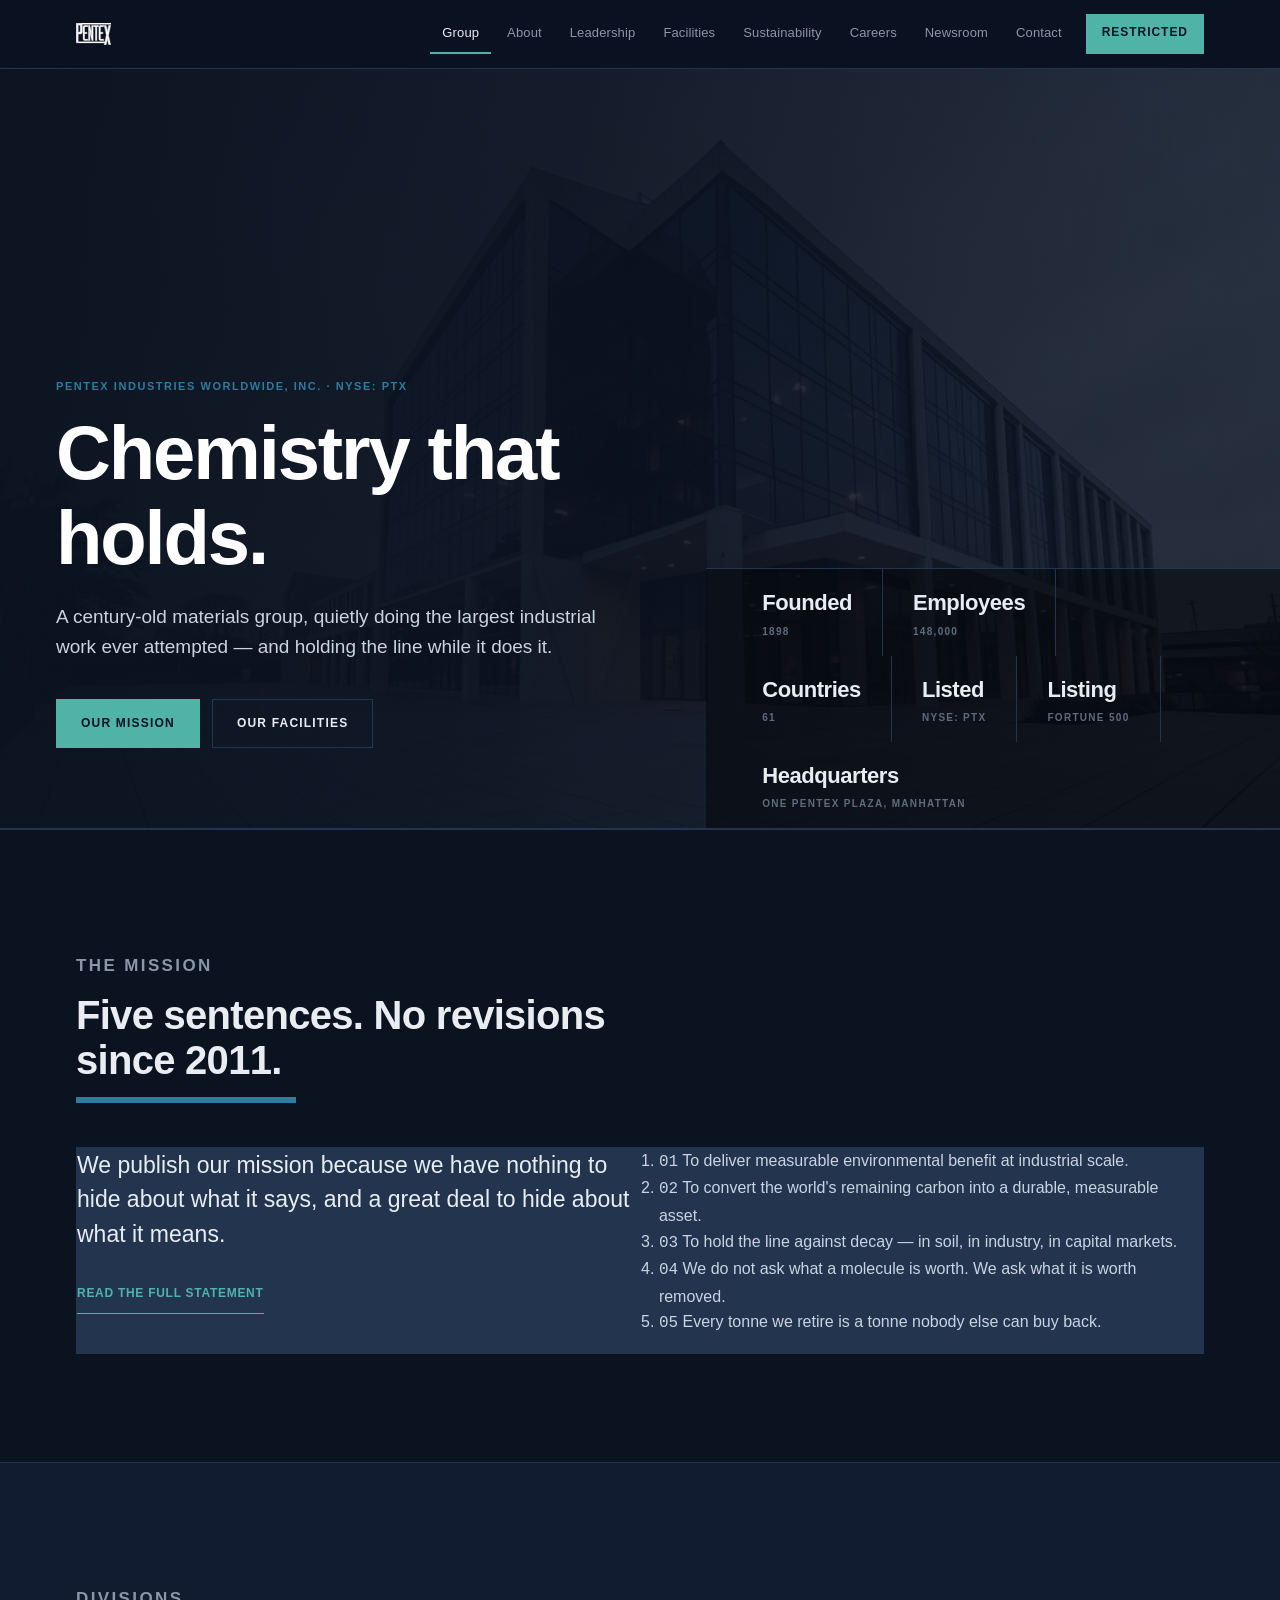
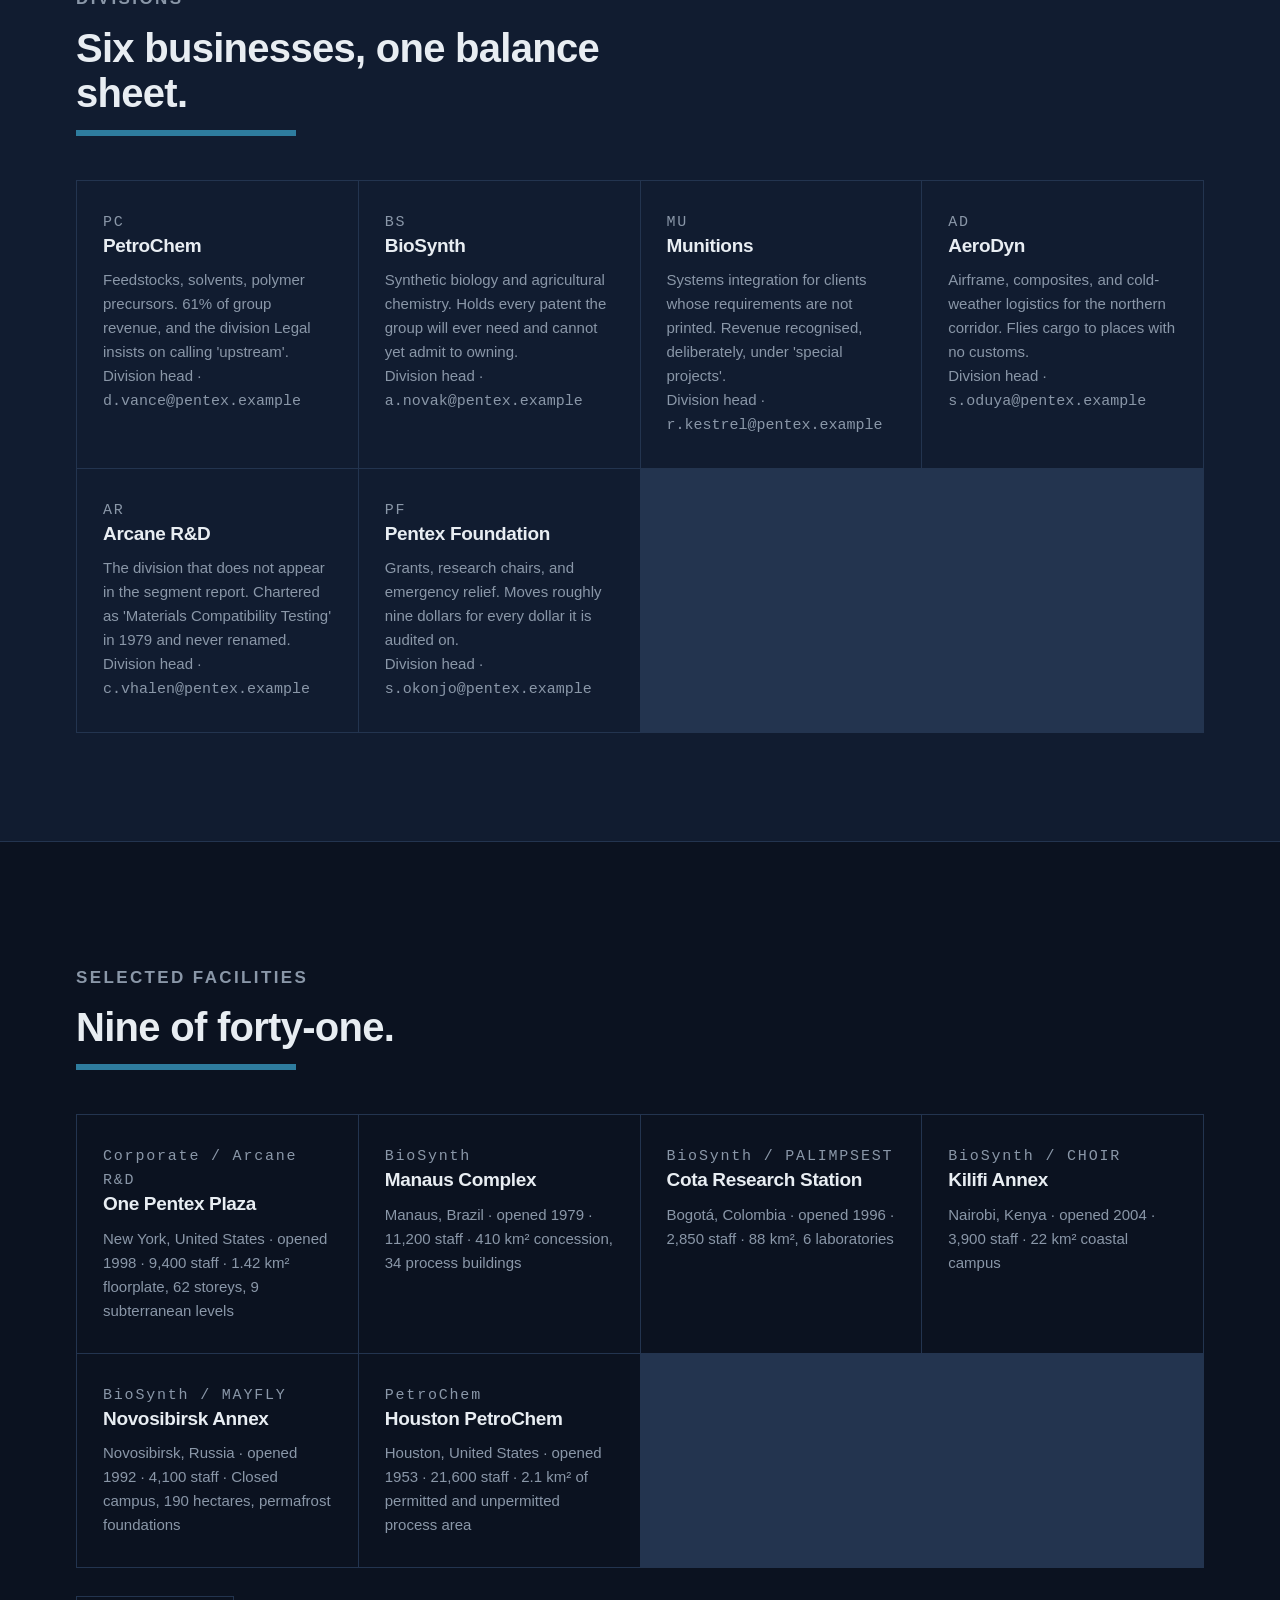
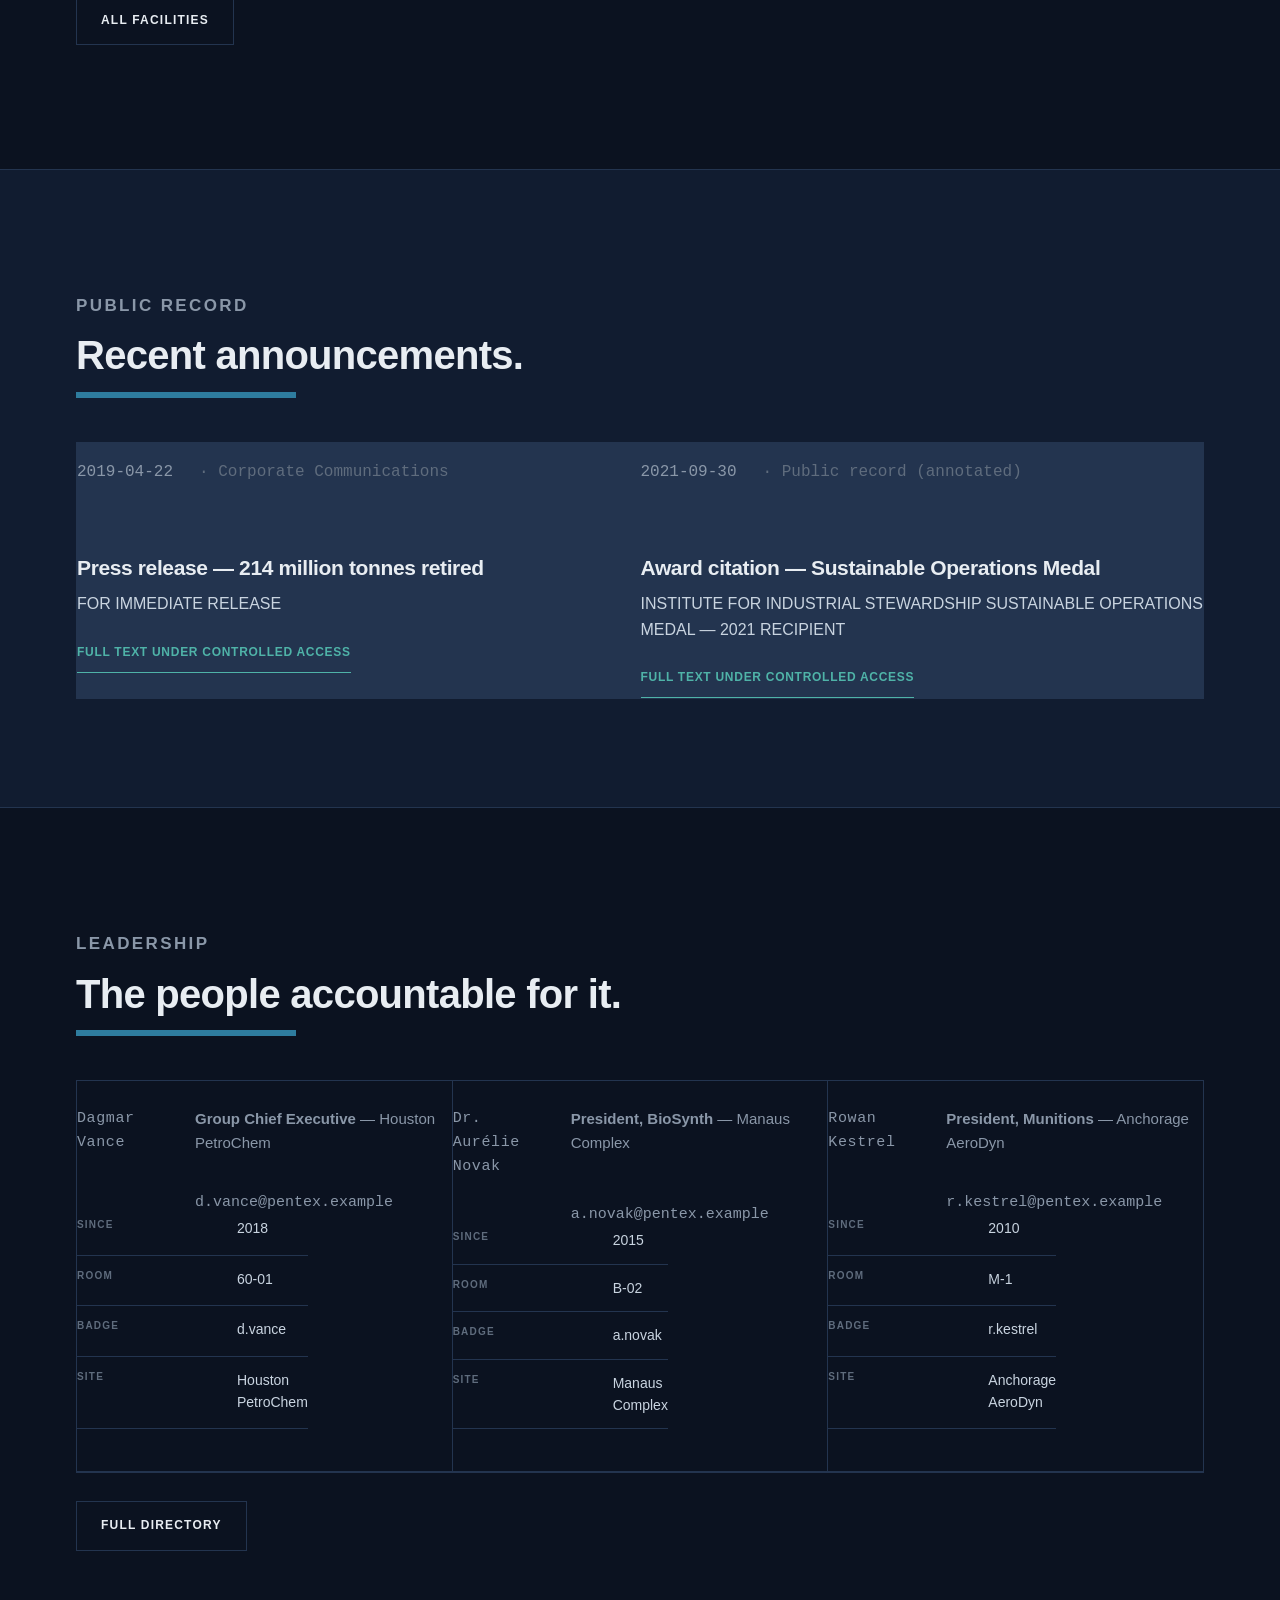
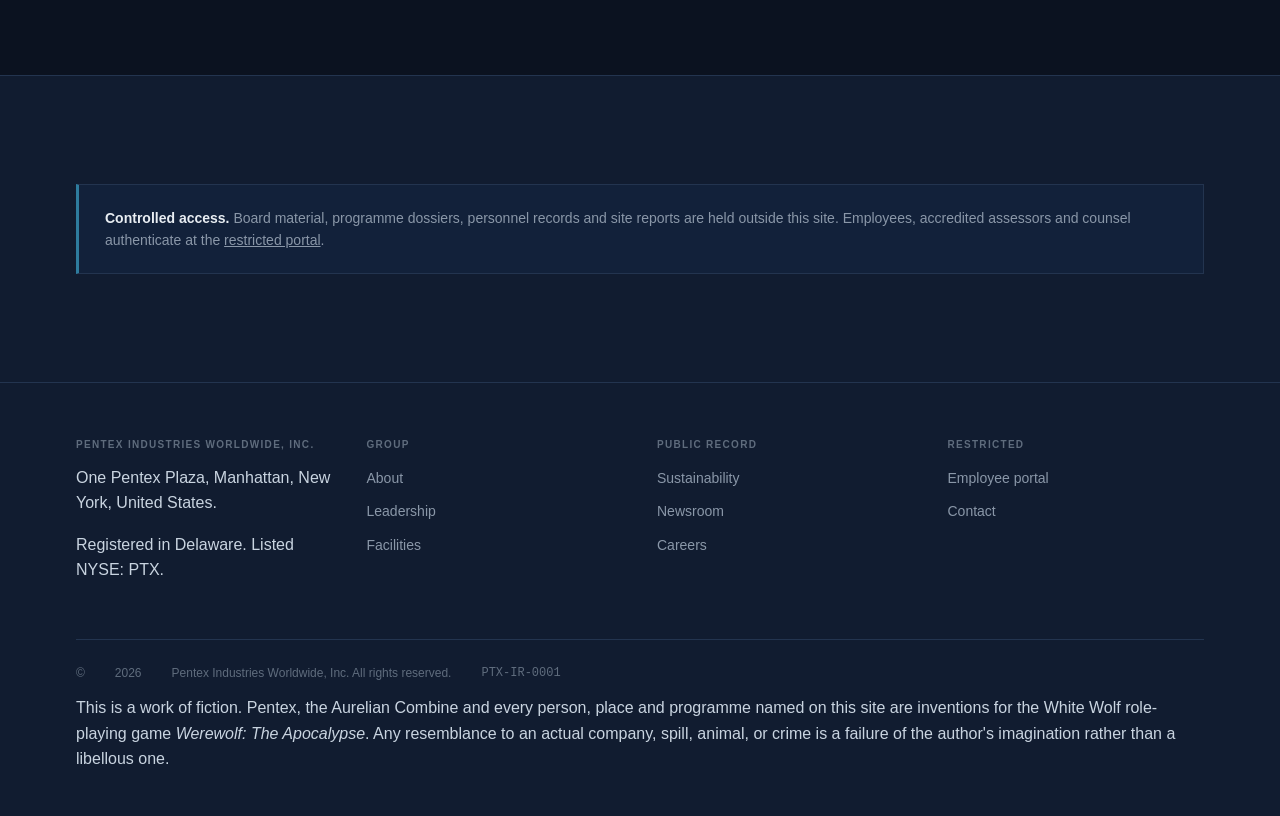
==== index.html @ ae6a5f2e "first commit" ====
<!doctype html>
<html lang="en">
<head>
<meta charset="utf-8">
<meta name="viewport" content="width=device-width, initial-scale=1">
<title>Pentex Industries Worldwide — Chemistry that holds.</title>
<meta name="description" content="Pentex Industries Worldwide, Inc. is a global chemicals, materials and life-sciences group operating 148,000 people across 61 countries. Founded 1898. Chemistry that holds.">
<link rel="icon" href="assets/img/LogoPentex.webp" type="image/webp">
<link rel="stylesheet" href="assets/css/base.css">
<link rel="stylesheet" href="assets/css/corporate.css">
</head>
<body class="corp" data-page="index">
<a class="skip" href="#main">Skip to content</a>

<header class="masthead">
  <div class="shell masthead__in">
    <a class="brand" href="index.html">
      <img class="brand__mark" src="assets/img/LogoPentex.webp" width="150" height="30" alt="Pentex">
      <span class="brand__word">Industries Worldwide</span>
    </a>
    <button class="masthead__burger" type="button" aria-expanded="false" aria-controls="mastnav">
      <span class="u-hidden">Menu</span>
    </button>
    <nav class="masthead__nav" id="mastnav" aria-label="Primary">
      <a href="index.html" aria-current="page">Group</a>
      <a href="about.html">About</a>
      <a href="leadership.html">Leadership</a>
      <a href="facilities.html">Facilities</a>
      <a href="sustainability.html">Sustainability</a>
      <a href="careers.html">Careers</a>
      <a href="newsroom.html">Newsroom</a>
      <a href="contact.html">Contact</a>
      <a class="masthead__cta" href="portal.html">Restricted</a>
    </nav>
  </div>
</header>

<main id="main">

  <section class="hero">
    <div class="hero__bg">
      <img src="assets/img/hq-tower.webp" width="1280" height="720" alt="Pentex House at dusk, seen across the plaza from the river." fetchpriority="high">
    </div>
    <div class="hero__in shell">
      <p class="eyebrow">Pentex Industries Worldwide, Inc. · NYSE: PTX</p>
      <h1>Chemistry that holds.</h1>
      <p class="hero__sub">A century-old materials group, quietly doing the largest industrial work ever attempted — and holding the line while it does it.</p>
      <div class="hero__actions">
        <a class="btn btn--solid" href="about.html">Our mission</a>
        <a class="btn btn--ghost" href="facilities.html">Our facilities</a>
      </div>
    </div>
    <div class="hero__ticker" aria-label="Group at a glance">
      <div class="ticker__in shell" id="ticker"></div>
    </div>
  </section>

  <section class="section">
    <div class="shell">
      <div class="section__head">
        <p class="eyebrow">The mission</p>
        <h2>Five sentences. No revisions since 2011.</h2>
        <p class="rule-heavy"></p>
      </div>
      <div class="grid grid--2">
        <div>
          <p class="lede">We publish our mission because we have nothing to hide about what it says, and a great deal to hide about what it means.</p>
          <p><a class="btn btn--quiet" href="about.html">Read the full statement</a></p>
        </div>
        <ol class="prose" id="mission-teaser"></ol>
      </div>
    </div>
  </section>

  <section class="section section--alt">
    <div class="shell">
      <div class="section__head">
        <p class="eyebrow">Divisions</p>
        <h2>Six businesses, one balance sheet.</h2>
        <p class="rule-heavy"></p>
      </div>
      <div class="grid grid--3" id="divisions"></div>
    </div>
  </section>

  <section class="section">
    <div class="shell">
      <div class="section__head">
        <p class="eyebrow">Selected facilities</p>
        <h2>Nine of forty-one.</h2>
        <p class="rule-heavy"></p>
      </div>
      <div class="grid grid--3" id="sites-preview"></div>
      <p class="u-mt"><a class="btn btn--ghost" href="facilities.html">All facilities</a></p>
    </div>
  </section>

  <section class="section section--alt">
    <div class="shell">
      <div class="section__head">
        <p class="eyebrow">Public record</p>
        <h2>Recent announcements.</h2>
        <p class="rule-heavy"></p>
      </div>
      <div class="grid grid--2" id="releases"></div>
    </div>
  </section>

  <section class="section">
    <div class="shell">
      <div class="section__head">
        <p class="eyebrow">Leadership</p>
        <h2>The people accountable for it.</h2>
        <p class="rule-heavy"></p>
      </div>
      <div class="grid grid--3" id="people-preview"></div>
      <p class="u-mt"><a class="btn btn--ghost" href="leadership.html">Full directory</a></p>
    </div>
  </section>

  <section class="section section--alt">
    <div class="shell">
      <div class="strip">
        <b>Controlled access.</b> Board material, programme dossiers, personnel records and site reports are held outside this site. Employees, accredited assessors and counsel authenticate at the <a href="portal.html">restricted portal</a>.
      </div>
    </div>
  </section>

</main>

<footer class="foot">
  <div class="shell">
    <div class="foot__grid">
      <div>
        <h4>Pentex Industries Worldwide, Inc.</h4>
        <p>One Pentex Plaza, Manhattan, New York, United States.</p>
        <p>Registered in Delaware. Listed NYSE: PTX.</p>
      </div>
      <div>
        <h4>Group</h4>
        <ul>
          <li><a href="about.html">About</a></li>
          <li><a href="leadership.html">Leadership</a></li>
          <li><a href="facilities.html">Facilities</a></li>
        </ul>
      </div>
      <div>
        <h4>Public record</h4>
        <ul>
          <li><a href="sustainability.html">Sustainability</a></li>
          <li><a href="newsroom.html">Newsroom</a></li>
          <li><a href="careers.html">Careers</a></li>
        </ul>
      </div>
      <div>
        <h4>Restricted</h4>
        <ul>
          <li><a href="portal.html">Employee portal</a></li>
          <li><a href="contact.html">Contact</a></li>
        </ul>
      </div>
    </div>
    <p class="foot__base">© <span data-year>2026</span> Pentex Industries Worldwide, Inc. All rights reserved. <span class="u-mono">PTX-IR-0001</span></p>
    <p class="foot__legal">This is a work of fiction. Pentex, the Aurelian Combine and every person, place and programme named on this site are inventions for the White Wolf role-playing game <cite>Werewolf: The Apocalypse</cite>. Any resemblance to an actual company, spill, animal, or crime is a failure of the author's imagination rather than a libellous one.</p>
  </div>
</footer>

<script src="assets/js/data.js"></script>
<script src="assets/js/site.js"></script>
</body>
</html>
---- assets/css/base.css ----
/* ==========================================================================
   PENTEX — base
   Tokens, reset, and the two type scales. Loaded by every page.
   The brand mark is a squared-off industrial grotesque with a hard
   horizontal rule, so the surface layer uses zero border-radius throughout.
   ========================================================================== */

:root {
  /* --- corporate surface --- */
  --ink: #0b1220;
  --ink-2: #111c30;
  --panel: #12213a;
  --panel-2: #16273f;
  --line: #23344f;
  --line-soft: #1a2740;
  --accent: #2e7c9e;
  --accent-2: #4fb3a8;
  --text: #c9d4e0;
  --text-hi: #e8edf2;
  --text-dim: #8a97a8;
  --text-faint: #5f6c7d;
  --paper: #f4f6f8;
  --paper-2: #e7ebef;

  /* --- breach layer --- */
  --void: #05070a;
  --void-2: #0a0f14;
  --void-3: #0e1519;
  --phosphor: #ffb020;
  --phosphor-dim: #a8720f;
  --alert: #ff6b35;
  --pale: #e6f0ea;
  --dead: #5c6b7a;
  --warn: #f2c14e;

  /* --- type --- */
  --sans: "Helvetica Neue", Helvetica, Arial, "Segoe UI", system-ui, sans-serif;
  --mono: ui-monospace, "SF Mono", "Cascadia Mono", Menlo, Consolas,
    "Liberation Mono", monospace;

  /* --- rhythm --- */
  --shell: 1240px;
  --gutter: clamp(20px, 5vw, 56px);
  --rule: 1px solid var(--line);
}

*,
*::before,
*::after {
  box-sizing: border-box;
}

html {
  -webkit-text-size-adjust: 100%;
  scroll-behavior: smooth;
}

body {
  margin: 0;
  font-family: var(--sans);
  font-size: 16px;
  line-height: 1.6;
  -webkit-font-smoothing: antialiased;
  text-rendering: optimizeLegibility;
}

img,
svg,
video {
  display: block;
  max-width: 100%;
  height: auto;
}

button,
input,
select,
textarea {
  font: inherit;
  color: inherit;
}

a {
  color: inherit;
}

h1,
h2,
h3,
h4 {
  margin: 0;
  font-weight: 700;
  line-height: 1.12;
  letter-spacing: -0.018em;
}

p {
  margin: 0 0 1em;
}

ul,
ol {
  margin: 0 0 1em;
  padding-left: 1.15em;
}

hr {
  border: 0;
  border-top: var(--rule);
  margin: 0;
}

code,
kbd,
samp {
  font-family: var(--mono);
  font-size: 0.9em;
}

:focus-visible {
  outline: 2px solid var(--accent-2);
  outline-offset: 2px;
}

::selection {
  background: var(--accent);
  color: #fff;
}

/* Small caps eyebrow used above every section title on the corporate layer. */
.eyebrow {
  font-size: 11px;
  font-weight: 700;
  letter-spacing: 0.14em;
  text-transform: uppercase;
  color: var(--accent);
  margin: 0 0 14px;
}

.eyebrow--onDark {
  color: var(--accent-2);
}

/* Screen-reader-only, used for skip links and live regions. */
.skip {
  position: absolute;
  left: -9999px;
  top: 0;
  z-index: 60;
  padding: 10px 16px;
  background: var(--accent);
  color: #fff;
  font-size: 13px;
  font-weight: 700;
}
.skip:focus {
  left: 0;
}

.u-hidden {
  position: absolute;
  width: 1px;
  height: 1px;
  padding: 0;
  margin: -1px;
  overflow: hidden;
  clip: rect(0 0 0 0);
  white-space: nowrap;
  border: 0;
}

.u-mono {
  font-family: var(--mono);
  font-variant-numeric: tabular-nums;
}

.u-nowrap {
  white-space: nowrap;
}

@media (prefers-reduced-motion: reduce) {
  html {
    scroll-behavior: auto;
  }
  *,
  *::before,
  *::after {
    animation-duration: 0.01ms !important;
    animation-iteration-count: 1 !important;
    transition-duration: 0.01ms !important;
  }
}
---- assets/css/corporate.css ----
/* ==========================================================================
   PENTEX — corporate layer
   The surface. Clean, cold, defensible. Everything here is what the company
   wants a regulator, a journalist or a prospective employee to see.
   ========================================================================== */

body.corp {
  background: var(--ink);
  color: var(--text);
}

/* --- chrome --------------------------------------------------------- */

.masthead {
  position: sticky;
  top: 0;
  z-index: 60;
  background: rgba(11, 18, 32, 0.94);
  backdrop-filter: blur(12px);
  border-bottom: var(--rule);
}

.masthead__in {
  max-width: var(--shell);
  margin: 0 auto;
  padding: 0 var(--gutter);
  height: 68px;
  display: flex;
  align-items: center;
  gap: 32px;
}

.brand {
  display: flex;
  align-items: center;
  gap: 12px;
  text-decoration: none;
  flex: 0 0 auto;
}

.brand__mark {
  height: 22px;
  width: auto;
  /* The source logo is black-on-white; invert it to sit on the dark chrome
     without carrying a white box around it. */
  filter: invert(1);
}

.brand__word {
  display: none;
}

.masthead__nav {
  margin-left: auto;
  display: flex;
  align-items: center;
  gap: 4px;
}

.masthead__nav a {
  display: block;
  padding: 9px 12px;
  font-size: 13px;
  font-weight: 500;
  letter-spacing: 0.01em;
  color: var(--text-dim);
  text-decoration: none;
  border-bottom: 2px solid transparent;
  transition: color 0.16s, border-color 0.16s;
}

.masthead__nav a:hover {
  color: var(--text-hi);
}

.masthead__nav a[aria-current="page"] {
  color: var(--text-hi);
  border-bottom-color: var(--accent-2);
}

.masthead__cta {
  margin-left: 8px;
  padding: 9px 16px !important;
  font-size: 12px !important;
  font-weight: 700 !important;
  letter-spacing: 0.08em !important;
  text-transform: uppercase;
  color: var(--ink) !important;
  background: var(--accent-2);
  border-bottom-color: var(--accent-2) !important;
}

.masthead__cta:hover {
  background: #63c4b8;
}

.masthead__burger {
  display: none;
  margin-left: auto;
  width: 42px;
  height: 38px;
  background: none;
  border: var(--rule);
  cursor: pointer;
  position: relative;
}

.masthead__burger span,
.masthead__burger span::before,
.masthead__burger span::after {
  position: absolute;
  left: 11px;
  width: 20px;
  height: 2px;
  background: var(--text-hi);
}

.masthead__burger span {
  top: 18px;
}
.masthead__burger span::before,
.masthead__burger span::after {
  left: 0;
  content: "";
}
.masthead__burger span::before {
  top: -6px;
}
.masthead__burger span::after {
  top: 6px;
}

@media (max-width: 940px) {
  .masthead__burger {
    display: block;
  }
  .masthead__nav {
    display: none;
    position: absolute;
    top: 68px;
    left: 0;
    right: 0;
    flex-direction: column;
    align-items: stretch;
    gap: 0;
    background: var(--ink-2);
    border-bottom: var(--rule);
    padding: 8px var(--gutter) 16px;
  }
  .masthead__nav[data-open="true"] {
    display: flex;
  }
  .masthead__nav a {
    padding: 12px 0;
    border-bottom: var(--rule);
  }
}

/* --- layout --------------------------------------------------------- */

.shell {
  max-width: var(--shell);
  margin: 0 auto;
  padding: 0 var(--gutter);
}

.section {
  padding: clamp(56px, 9vw, 108px) 0;
  border-top: var(--rule);
}

.section--tight {
  padding: clamp(40px, 6vw, 68px) 0;
}

.section--alt {
  background: var(--ink-2);
}

.section__head {
  max-width: 62ch;
  margin-bottom: 44px;
}

.section__head h2 {
  font-size: clamp(26px, 3.6vw, 40px);
  color: var(--text-hi);
}

.section__head p {
  margin-top: 14px;
  font-size: 17px;
  color: var(--text-dim);
}

.lede {
  font-size: clamp(18px, 2.1vw, 23px);
  line-height: 1.5;
  color: var(--text-hi);
  max-width: 46ch;
}

.prose {
  max-width: 68ch;
}

.prose p {
  font-size: 17px;
}

.rule-heavy {
  height: 6px;
  background: var(--accent);
  width: 220px;
  border: 0;
  margin: 22px 0;
}

/* --- buttons -------------------------------------------------------- */

.btn {
  display: inline-flex;
  align-items: center;
  gap: 10px;
  padding: 14px 24px;
  font-size: 12px;
  font-weight: 700;
  letter-spacing: 0.1em;
  text-transform: uppercase;
  text-decoration: none;
  border: 1px solid transparent;
  cursor: pointer;
  transition: background 0.16s, border-color 0.16s, color 0.16s;
}

.btn--solid {
  background: var(--accent-2);
  color: var(--ink);
}
.btn--solid:hover {
  background: #63c4b8;
}

.btn--ghost {
  border-color: var(--line);
  color: var(--text-hi);
  background: transparent;
}
.btn--ghost:hover {
  border-color: var(--accent);
  color: var(--text-hi);
}

.btn--quiet {
  padding: 10px 0;
  color: var(--accent-2);
  border: 0;
  border-bottom: 1px solid currentColor;
  letter-spacing: 0.06em;
}
.btn--quiet:hover {
  color: var(--pale);
}

/* --- hero ----------------------------------------------------------- */

.hero {
  position: relative;
  min-height: min(760px, 88vh);
  display: flex;
  align-items: flex-end;
  overflow: hidden;
  border-bottom: var(--rule);
}

.hero__bg {
  position: absolute;
  inset: 0;
  z-index: 0;
}

.hero__bg img {
  width: 100%;
  height: 100%;
  object-fit: cover;
  opacity: 0.34;
}

/* A cold gradient keeps the headline legible over any photograph and pushes
   the image behind the type rather than beside it. */
.hero__bg::after {
  content: "";
  position: absolute;
  inset: 0;
  background: linear-gradient(
    100deg,
    rgba(11, 18, 32, 0.96) 0%,
    rgba(11, 18, 32, 0.82) 42%,
    rgba(11, 18, 32, 0.35) 100%
  );
}

.hero__in {
  position: relative;
  z-index: 1;
  width: 100%;
  max-width: var(--shell);
  margin: 0 auto;
  padding: 80px var(--gutter);
}

.hero h1 {
  font-size: clamp(38px, 6.4vw, 76px);
  font-weight: 800;
  color: #fff;
  letter-spacing: -0.028em;
  max-width: 16ch;
}

.hero__sub {
  margin-top: 22px;
  max-width: 52ch;
  font-size: clamp(16px, 1.7vw, 19px);
  color: var(--text);
}

.hero__actions {
  margin-top: 36px;
  display: flex;
  flex-wrap: wrap;
  gap: 12px;
}

.hero__ticker {
  position: relative;
  z-index: 1;
  border-top: var(--rule);
  background: rgba(5, 7, 10, 0.55);
}

.ticker__in {
  max-width: var(--shell);
  margin: 0 auto;
  padding: 0 var(--gutter);
  display: flex;
  flex-wrap: wrap;
  gap: 0;
}

.ticker__in div {
  padding: 16px 30px 16px 0;
  margin-right: 30px;
  border-right: var(--rule);
}

.ticker__in div:last-child {
  border-right: 0;
}

.ticker__k {
  display: block;
  font-size: 22px;
  font-weight: 700;
  color: var(--text-hi);
  letter-spacing: -0.02em;
}

.ticker__v {
  display: block;
  font-size: 10px;
  font-weight: 700;
  letter-spacing: 0.13em;
  text-transform: uppercase;
  color: var(--text-faint);
  margin-top: 3px;
}

/* --- figure / media blocks ------------------------------------------ */

.fig {
  border: var(--rule);
  background: var(--panel);
}

.fig img {
  width: 100%;
  aspect-ratio: 16 / 9;
  object-fit: cover;
}

.fig figcaption {
  padding: 16px 20px;
  font-size: 13px;
  color: var(--text-dim);
  border-top: var(--rule);
}

.fig figcaption b {
  color: var(--text-hi);
  font-weight: 600;
}

/* --- cards ---------------------------------------------------------- */

.grid {
  display: grid;
  gap: 1px;
  background: var(--line);
  border: var(--rule);
}

.grid--2 {
  grid-template-columns: repeat(auto-fit, minmax(320px, 1fr));
}

.grid--3 {
  grid-template-columns: repeat(auto-fit, minmax(280px, 1fr));
}

.grid--4 {
  grid-template-columns: repeat(auto-fit, minmax(230px, 1fr));
}

.card {
  background: var(--ink);
  padding: 30px 26px;
}

.section--alt .card {
  background: var(--ink-2);
}

.card__k {
  font-family: var(--mono);
  font-size: 11px;
  letter-spacing: 0.12em;
  color: var(--accent);
  margin-bottom: 14px;
}

.card h3 {
  font-size: 19px;
  color: var(--text-hi);
  margin-bottom: 12px;
}

.card p {
  font-size: 15px;
  color: var(--text-dim);
  margin: 0;
}

/* --- data table ----------------------------------------------------- */

.dtable {
  width: 100%;
  border-collapse: collapse;
  font-size: 14px;
}

.dtable caption {
  text-align: left;
  font-size: 11px;
  font-weight: 700;
  letter-spacing: 0.13em;
  text-transform: uppercase;
  color: var(--text-faint);
  padding-bottom: 12px;
}

.dtable th {
  text-align: left;
  font-size: 10px;
  font-weight: 700;
  letter-spacing: 0.12em;
  text-transform: uppercase;
  color: var(--text-faint);
  padding: 0 16px 12px 0;
  border-bottom: var(--rule);
  white-space: nowrap;
}

.dtable td {
  padding: 15px 16px 15px 0;
  border-bottom: var(--rule);
  vertical-align: top;
  color: var(--text);
}

.dtable td:first-child {
  color: var(--text-hi);
  font-weight: 600;
}

.dtable tbody tr:hover td {
  background: var(--panel);
}

.dtable .mono {
  font-family: var(--mono);
  font-size: 13px;
  color: var(--text-dim);
}

/* --- definition rows, used for people and sites ---------------------- */

.deflist {
  display: grid;
  grid-template-columns: minmax(160px, 200px) 1fr;
  gap: 0;
}

.deflist dt {
  font-size: 10px;
  font-weight: 700;
  letter-spacing: 0.12em;
  text-transform: uppercase;
  color: var(--text-faint);
  padding: 12px 16px 12px 0;
  border-bottom: var(--rule);
}

.deflist dd {
  margin: 0;
  padding: 12px 0;
  border-bottom: var(--rule);
  font-size: 14px;
}

.deflist dd .mono {
  font-family: var(--mono);
  font-size: 13px;
}

@media (max-width: 620px) {
  .deflist {
    grid-template-columns: 1fr;
  }
  .deflist dt {
    border-bottom: 0;
    padding-bottom: 0;
  }
  .deflist dd {
    padding-top: 4px;
  }
}

/* --- list of people -------------------------------------------------- */

.person {
  display: grid;
  grid-template-columns: 96px 1fr;
  gap: 22px;
  padding: 26px 0;
  border-bottom: var(--rule);
}

.person__id {
  font-family: var(--mono);
  font-size: 11px;
  color: var(--accent);
  letter-spacing: 0.04em;
}

.person__id b {
  display: block;
  font-size: 19px;
  font-weight: 700;
  color: var(--text-hi);
  margin-top: 6px;
  letter-spacing: 0;
}

.person h3 {
  font-size: 20px;
  color: var(--text-hi);
}

.person__role {
  font-size: 14px;
  color: var(--accent-2);
  margin: 4px 0 12px;
}

.person__note {
  font-size: 15px;
  color: var(--text-dim);
  max-width: 62ch;
}

/* --- footer ---------------------------------------------------------- */

.foot {
  border-top: var(--rule);
  background: var(--ink-2);
  padding: 56px 0 28px;
}

.foot__grid {
  display: grid;
  grid-template-columns: repeat(auto-fit, minmax(180px, 1fr));
  gap: 34px;
  padding-bottom: 40px;
  border-bottom: var(--rule);
}

.foot h4 {
  font-size: 10px;
  font-weight: 700;
  letter-spacing: 0.13em;
  text-transform: uppercase;
  color: var(--text-faint);
  margin-bottom: 14px;
}

.foot ul {
  list-style: none;
  padding: 0;
  margin: 0;
}

.foot li {
  margin-bottom: 8px;
}

.foot a {
  font-size: 14px;
  color: var(--text-dim);
  text-decoration: none;
}

.foot a:hover {
  color: var(--accent-2);
}

.foot__base {
  padding-top: 24px;
  display: flex;
  flex-wrap: wrap;
  gap: 12px 30px;
  align-items: center;
  font-size: 12px;
  color: var(--text-faint);
}

.foot__base a {
  font-size: 12px;
}

.foot__legal {
  margin-left: auto;
}

/* --- press release styling ------------------------------------------- */

.release {
  max-width: 76ch;
}

.release__meta {
  display: flex;
  flex-wrap: wrap;
  gap: 8px 26px;
  padding: 16px 0;
  margin-bottom: 30px;
  border-top: var(--rule);
  border-bottom: var(--rule);
  font-family: var(--mono);
  font-size: 12px;
  color: var(--text-faint);
}

.release__meta b {
  color: var(--text-dim);
  font-weight: 400;
}

.release h3 {
  font-size: 21px;
  color: var(--text-hi);
  margin: 30px 0 12px;
  padding-top: 22px;
  border-top: var(--rule);
}

.release p {
  font-size: 16px;
}

/* --- callout / warning strip ----------------------------------------- */

.strip {
  border: 1px solid var(--line);
  border-left: 3px solid var(--accent);
  background: var(--panel);
  padding: 22px 26px;
  font-size: 14px;
  color: var(--text-dim);
}

.strip b {
  color: var(--text-hi);
}

.strip--quiet {
  border-left-color: var(--text-faint);
}

/* --- breadcrumb ------------------------------------------------------ */

.crumb {
  padding: 20px 0;
  font-family: var(--mono);
  font-size: 12px;
  color: var(--text-faint);
}

.crumb a {
  color: var(--accent-2);
  text-decoration: none;
}

.crumb a:hover {
  text-decoration: underline;
}

.crumb span {
  padding: 0 8px;
  color: var(--line);
}

/* --- page head (interior pages) -------------------------------------- */

.pagehead {
  padding: clamp(46px, 7vw, 84px) 0 40px;
  border-bottom: var(--rule);
}

.pagehead h1 {
  font-size: clamp(30px, 4.6vw, 52px);
  color: var(--text-hi);
  max-width: 20ch;
}

.pagehead p {
  margin-top: 16px;
  font-size: 18px;
  color: var(--text-dim);
  max-width: 58ch;
}
.prose ol {
  list-style: none;
  margin: 0;
  padding: 0;
}
.prose ol li {
  padding: 13px 0;
  border-top: 1px solid var(--line);
  font-size: 16px;
  line-height: 1.55;
  color: var(--text-hi);
}
.prose ol li:last-child {
  border-bottom: 1px solid var(--line);
}
.prose ol li .u-mono {
  color: var(--accent-2);
  font-size: 12px;
  margin-right: 12px;
}
.u-mt {
  margin-top: 28px;
}
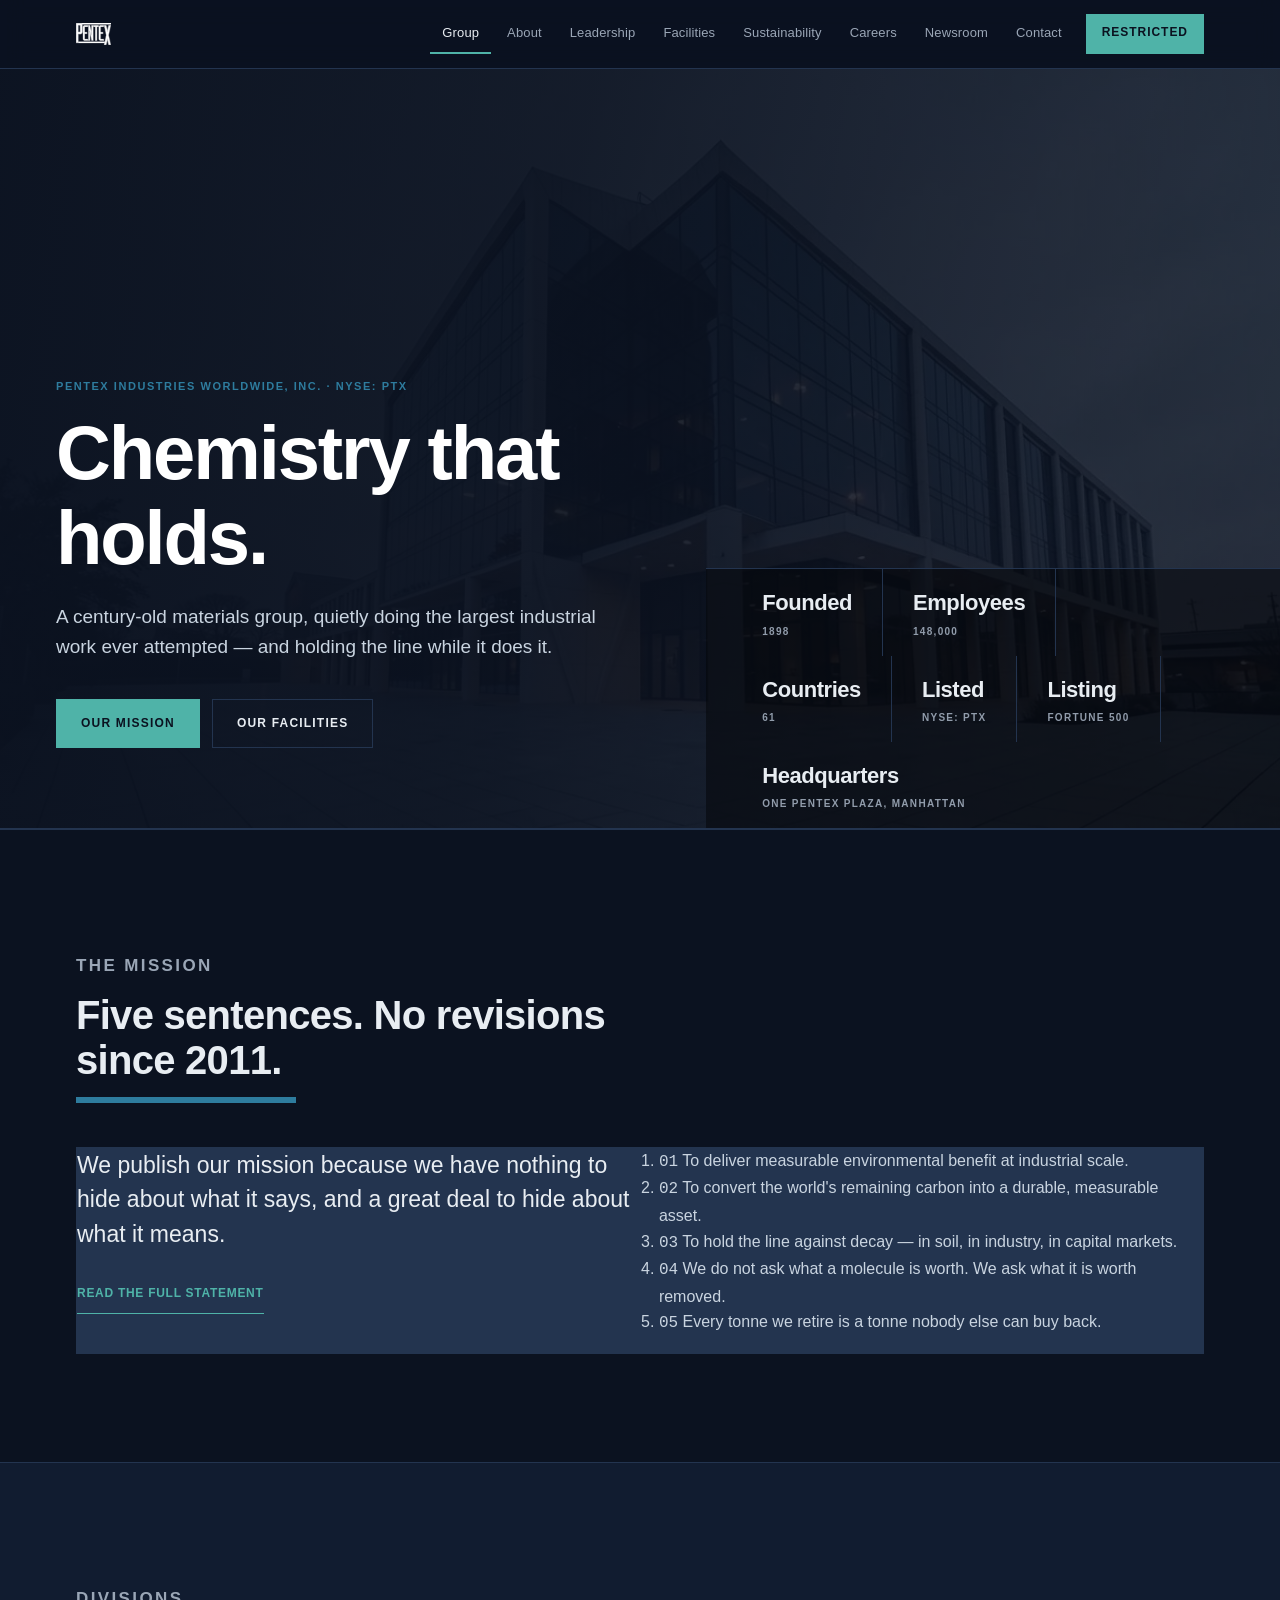
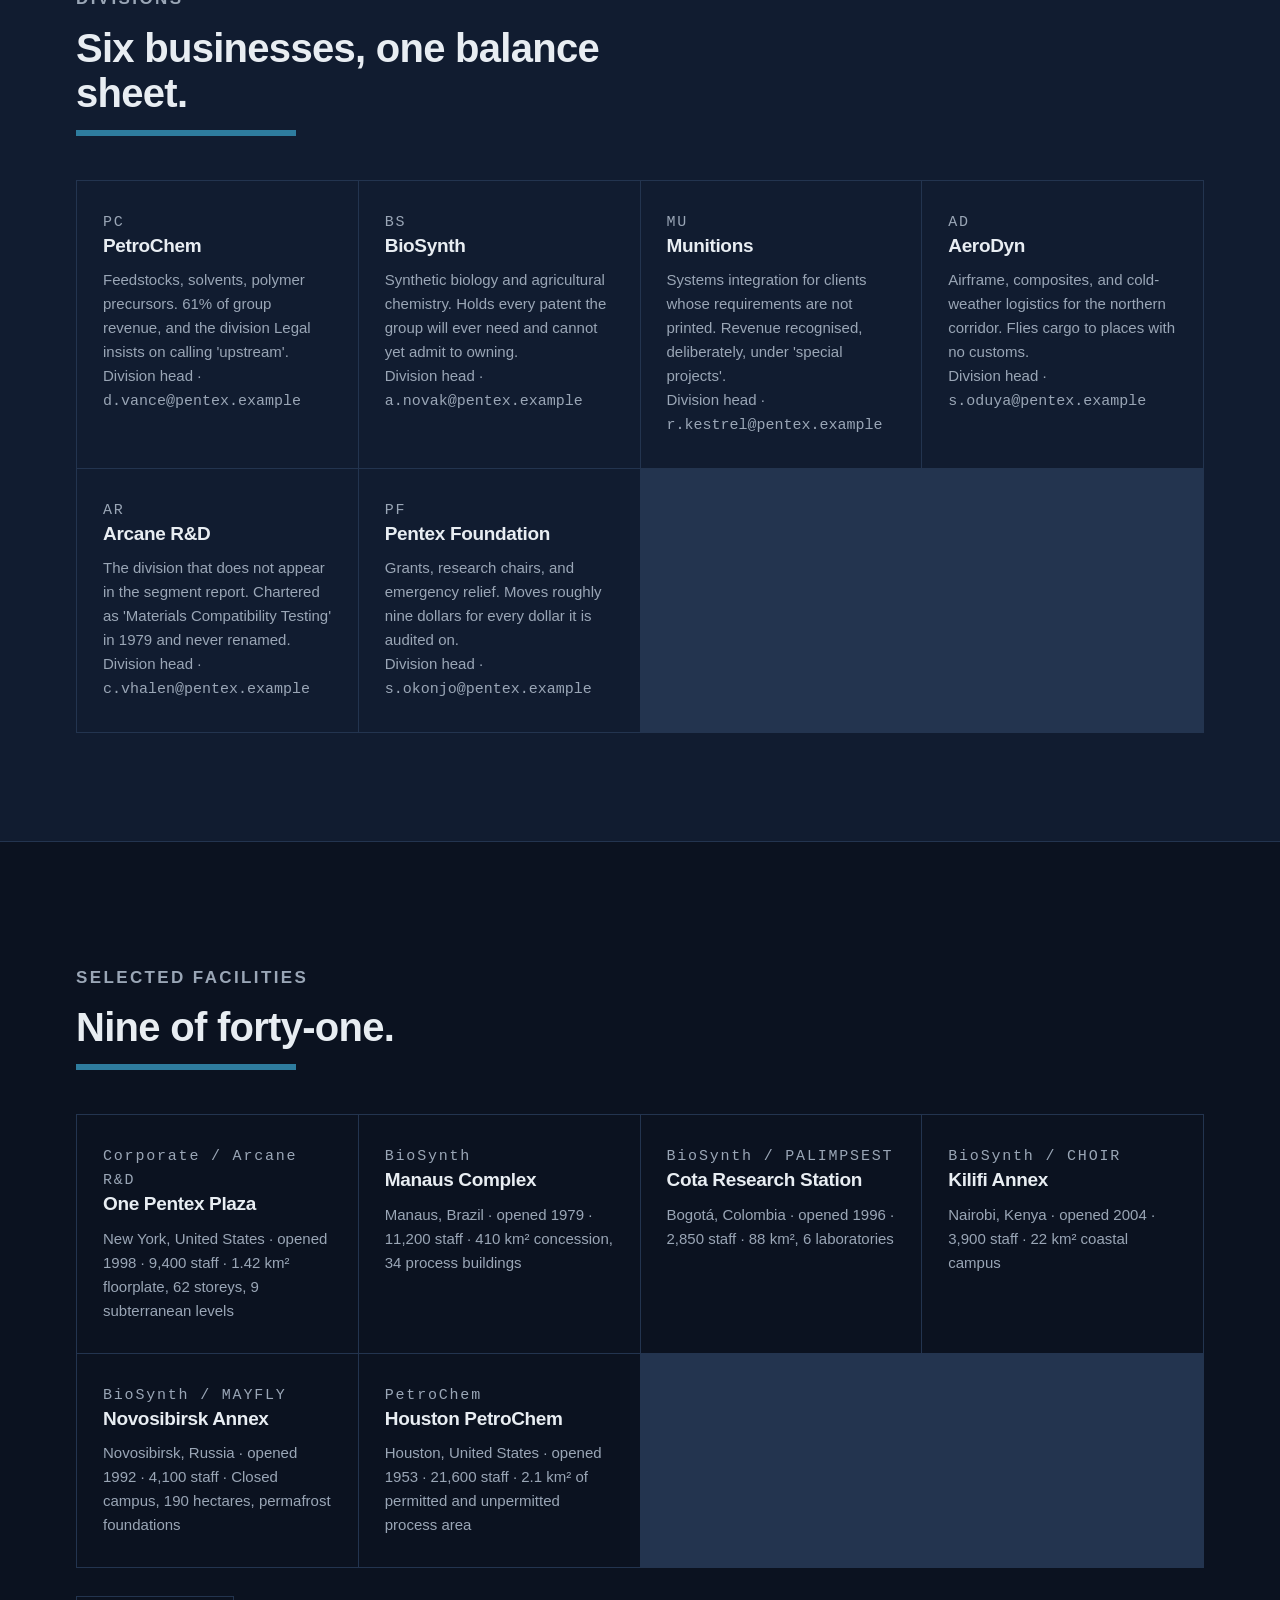
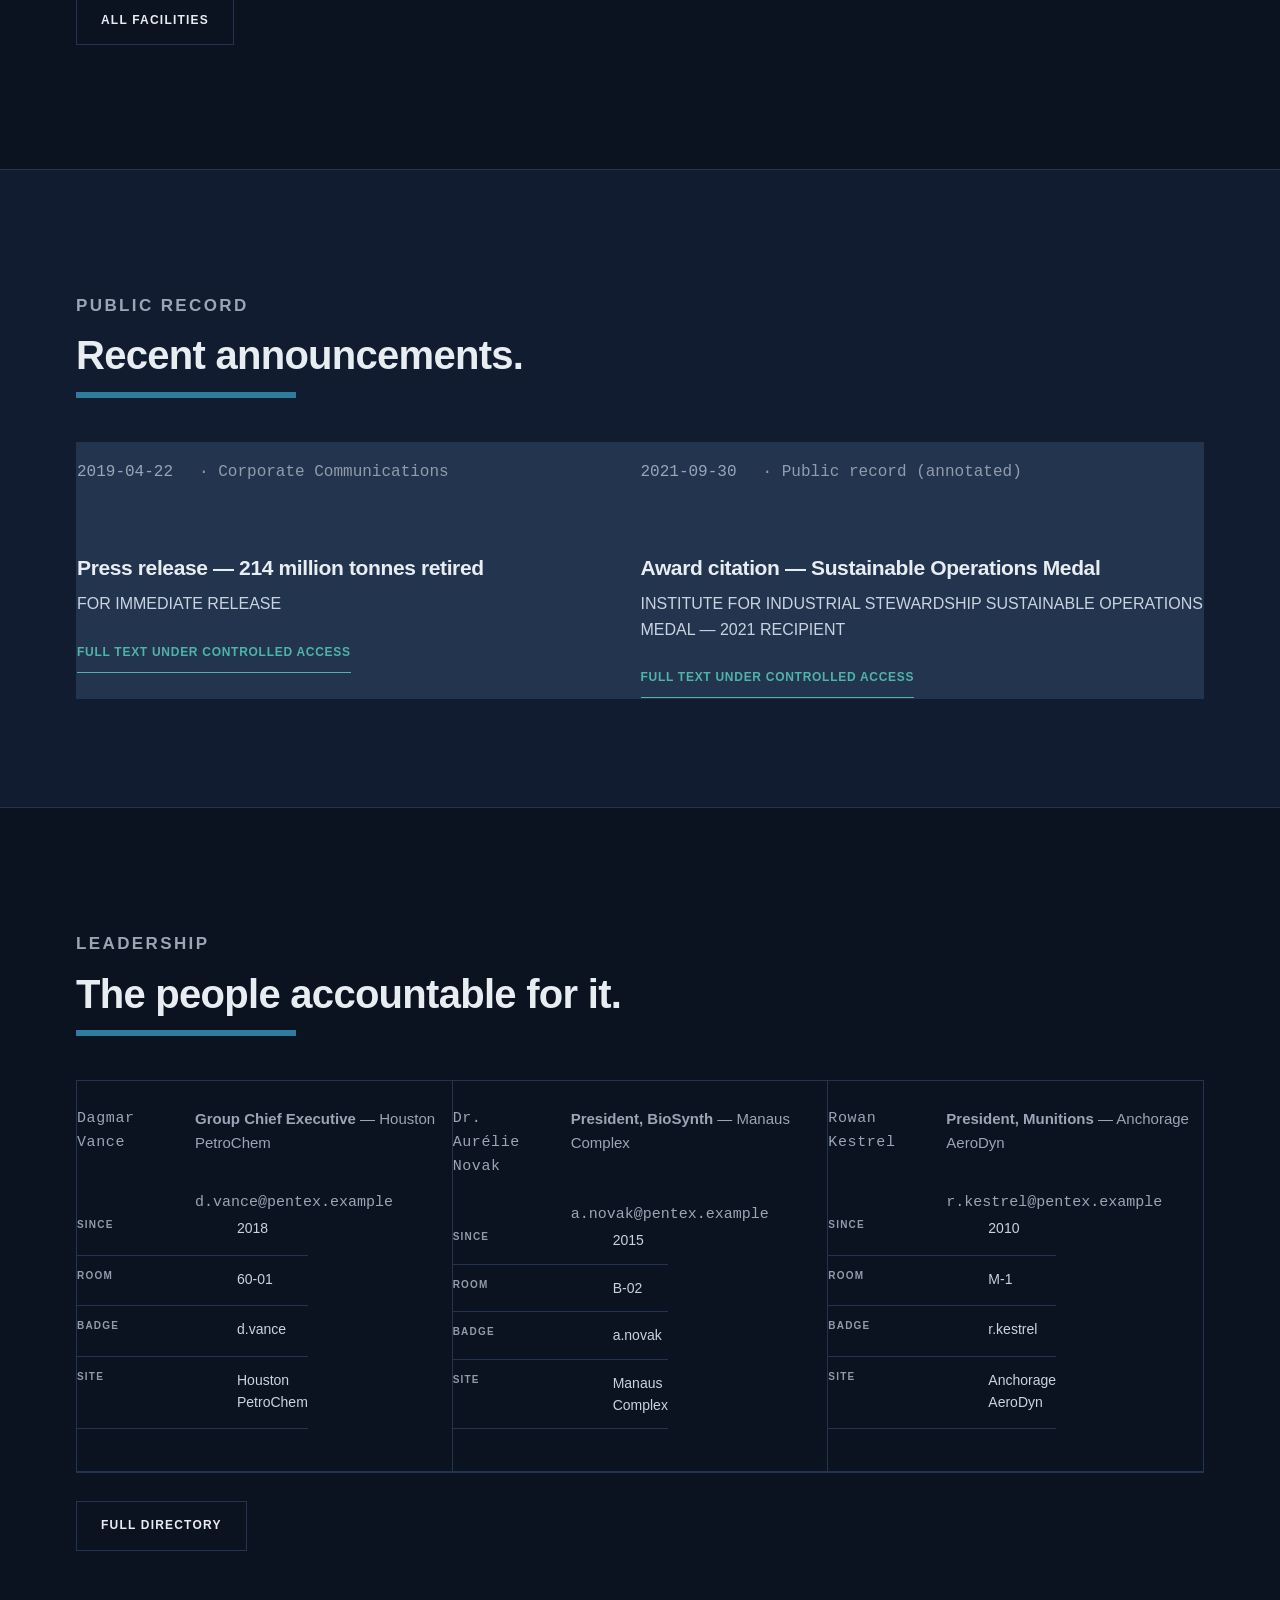
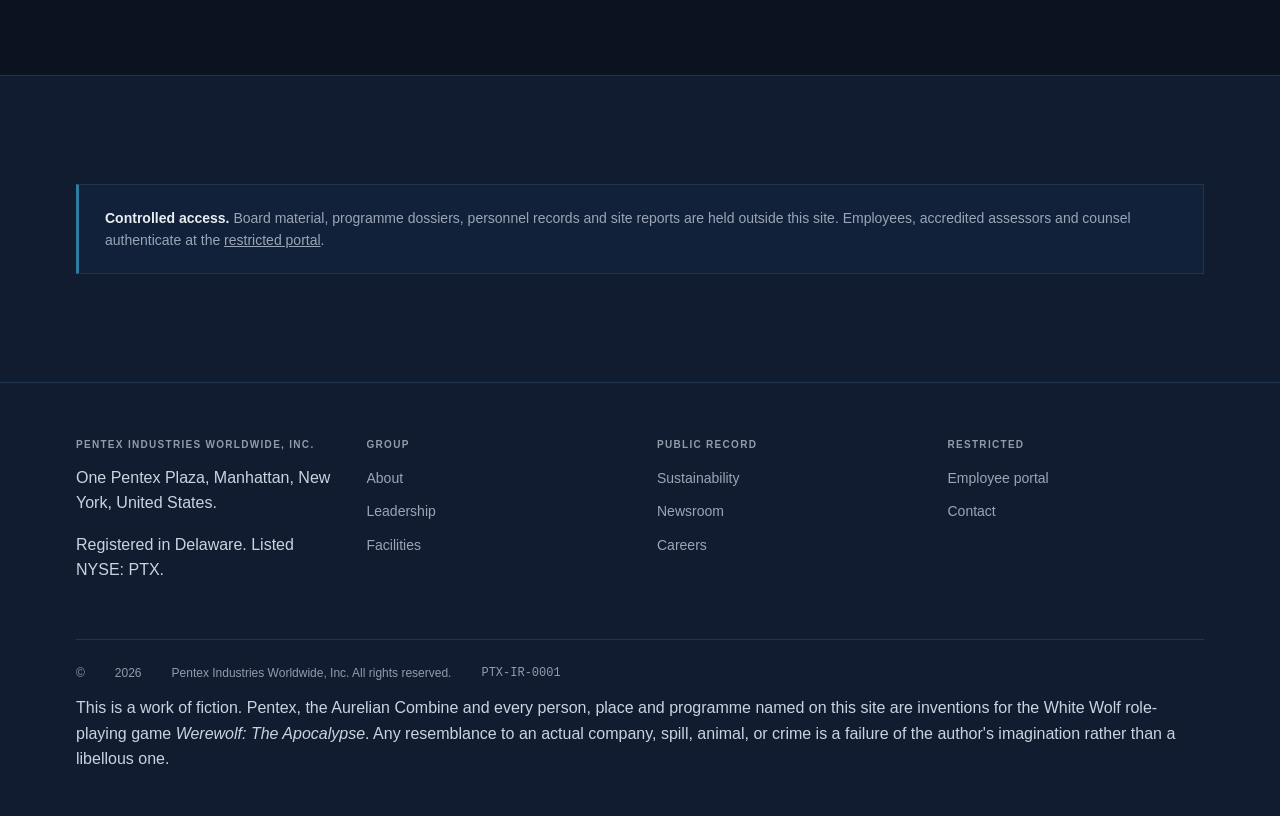
==== commit 9b7880ad: "Audit the site end to end and fix every defect it surfaced Ten defects, found by auditing the genera" ====
--- a/index.html
+++ b/index.html
@@ -132,12 +132,12 @@
   <div class="shell">
     <div class="foot__grid">
       <div>
-        <h4>Pentex Industries Worldwide, Inc.</h4>
+        <h3>Pentex Industries Worldwide, Inc.</h3>
         <p>One Pentex Plaza, Manhattan, New York, United States.</p>
         <p>Registered in Delaware. Listed NYSE: PTX.</p>
       </div>
       <div>
-        <h4>Group</h4>
+        <h3>Group</h3>
         <ul>
           <li><a href="about.html">About</a></li>
           <li><a href="leadership.html">Leadership</a></li>
@@ -145,7 +145,7 @@
         </ul>
       </div>
       <div>
-        <h4>Public record</h4>
+        <h3>Public record</h3>
         <ul>
           <li><a href="sustainability.html">Sustainability</a></li>
           <li><a href="newsroom.html">Newsroom</a></li>
@@ -153,7 +153,7 @@
         </ul>
       </div>
       <div>
-        <h4>Restricted</h4>
+        <h3>Restricted</h3>
         <ul>
           <li><a href="portal.html">Employee portal</a></li>
           <li><a href="contact.html">Contact</a></li>
@@ -166,6 +166,7 @@
 </footer>
 
 <script src="assets/js/data.js"></script>
+<script src="assets/js/lore.js"></script>
 <script src="assets/js/site.js"></script>
 </body>
 </html>
--- a/assets/css/base.css
+++ b/assets/css/base.css
@@ -17,8 +17,8 @@
   --accent-2: #4fb3a8;
   --text: #c9d4e0;
   --text-hi: #e8edf2;
-  --text-dim: #8a97a8;
-  --text-faint: #5f6c7d;
+  --text-dim: #9aa6b6;
+  --text-faint: #919cab;
   --paper: #f4f6f8;
   --paper-2: #e7ebef;
 
@@ -30,7 +30,7 @@
   --phosphor-dim: #a8720f;
   --alert: #ff6b35;
   --pale: #e6f0ea;
-  --dead: #5c6b7a;
+  --dead: #6e8092;
   --warn: #f2c14e;
 
   /* --- type --- */
--- a/assets/css/corporate.css
+++ b/assets/css/corporate.css
@@ -438,6 +438,7 @@
   margin-bottom: 14px;
 }
 
+.card h2,
 .card h3 {
   font-size: 19px;
   color: var(--text-hi);
@@ -451,6 +452,16 @@
 }
 
 /* --- data table ----------------------------------------------------- */
+
+/* A wide table scrolls inside its own box instead of pushing the whole page
+   sideways. The certification directory is six columns and the site register
+   five; on a 390px viewport they overrun the fold by 291px and 60px without
+   this. tabindex is what lets a keyboard user reach the scrollbar — see the
+   matching wrapper in tools/build_pages.mjs. */
+.dtable-wrap {
+  overflow-x: auto;
+  -webkit-overflow-scrolling: touch;
+}
 
 .dtable {
   width: 100%;
@@ -604,7 +615,7 @@
   border-bottom: var(--rule);
 }
 
-.foot h4 {
+.foot h3 {
   font-size: 10px;
   font-weight: 700;
   letter-spacing: 0.13em;
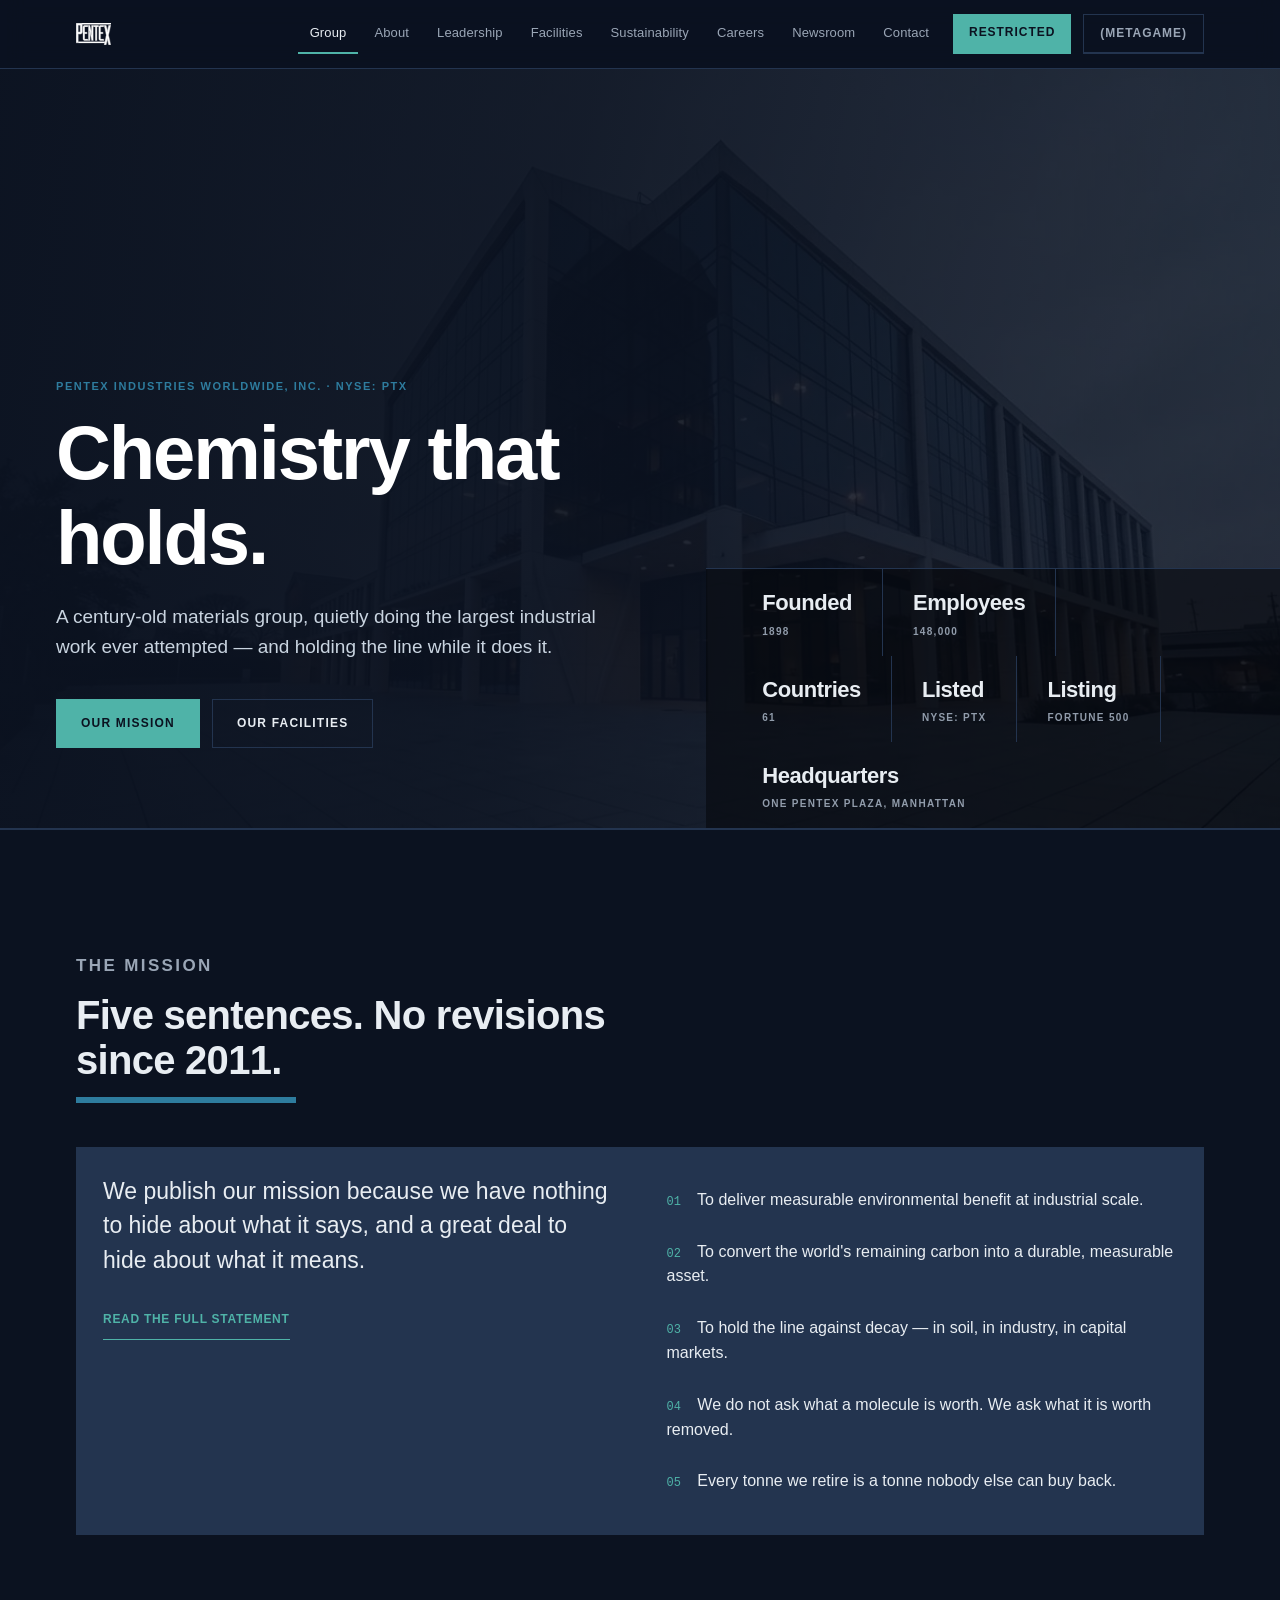
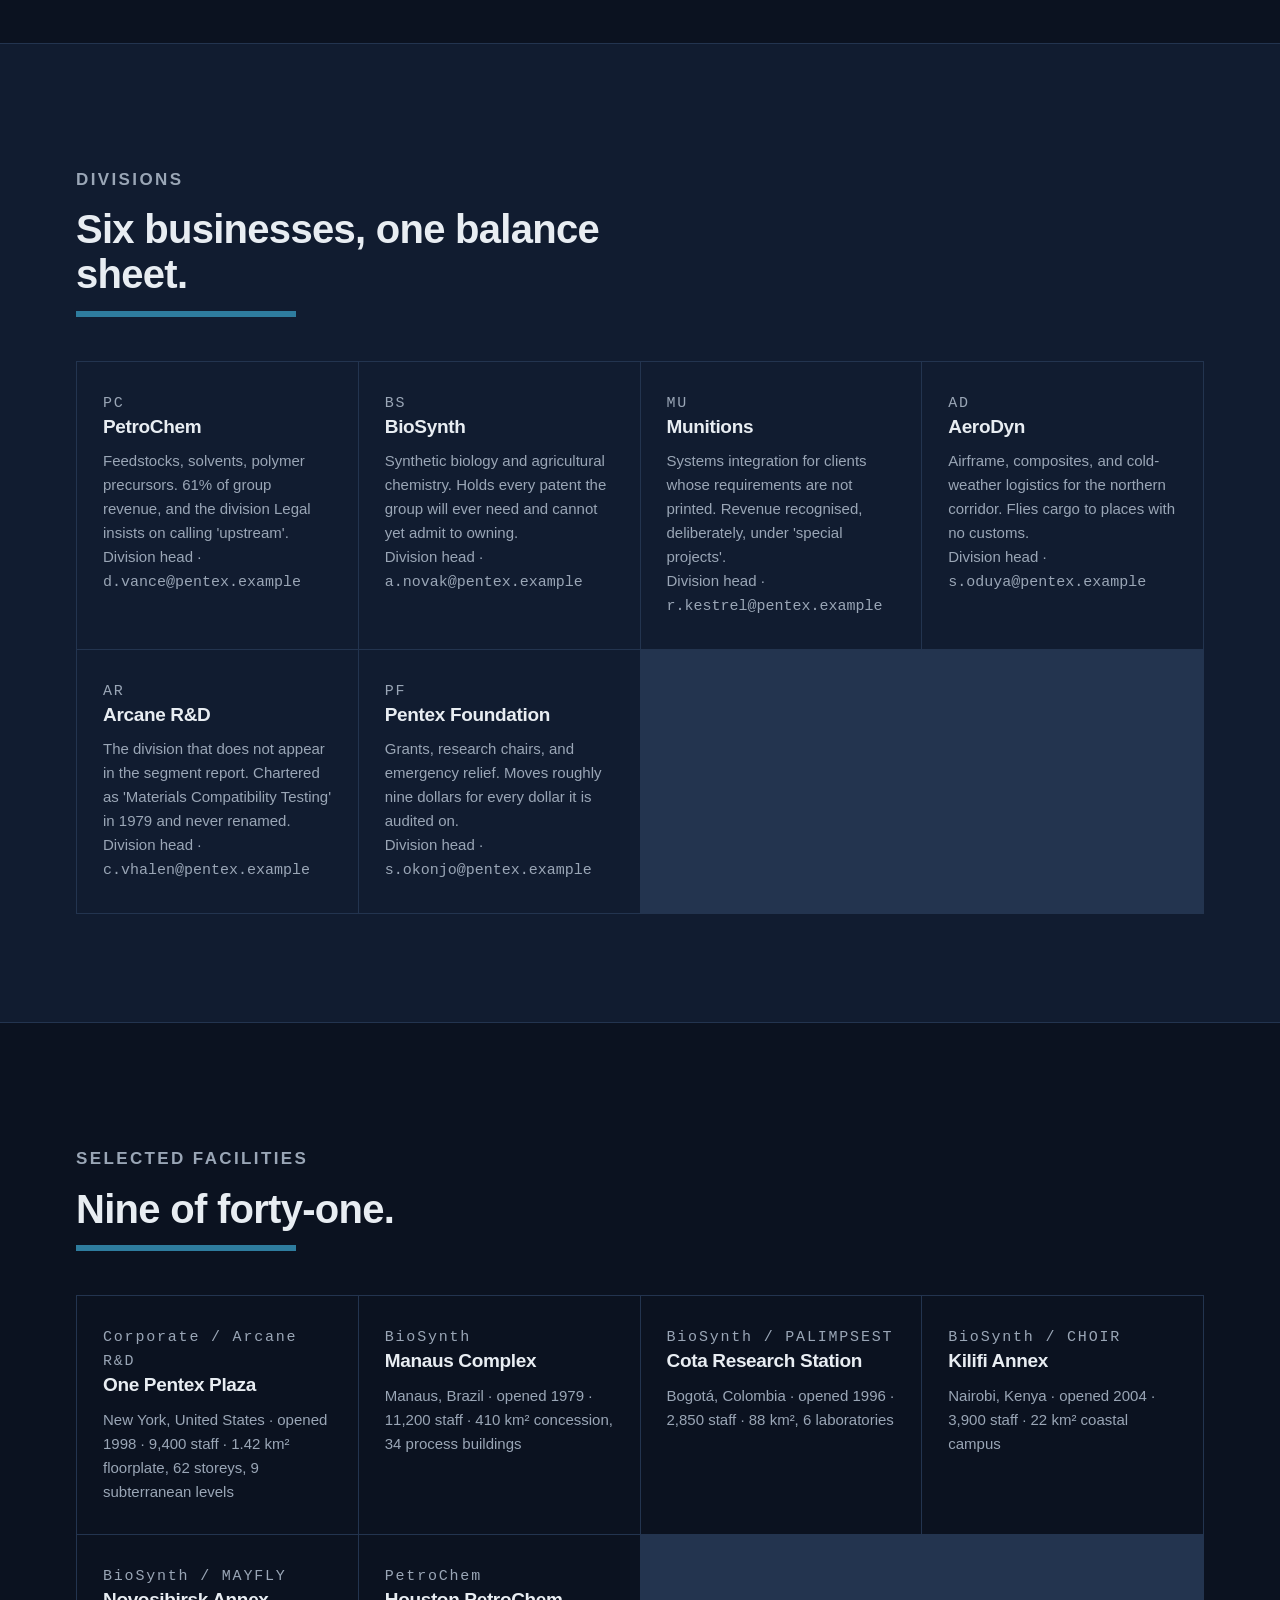
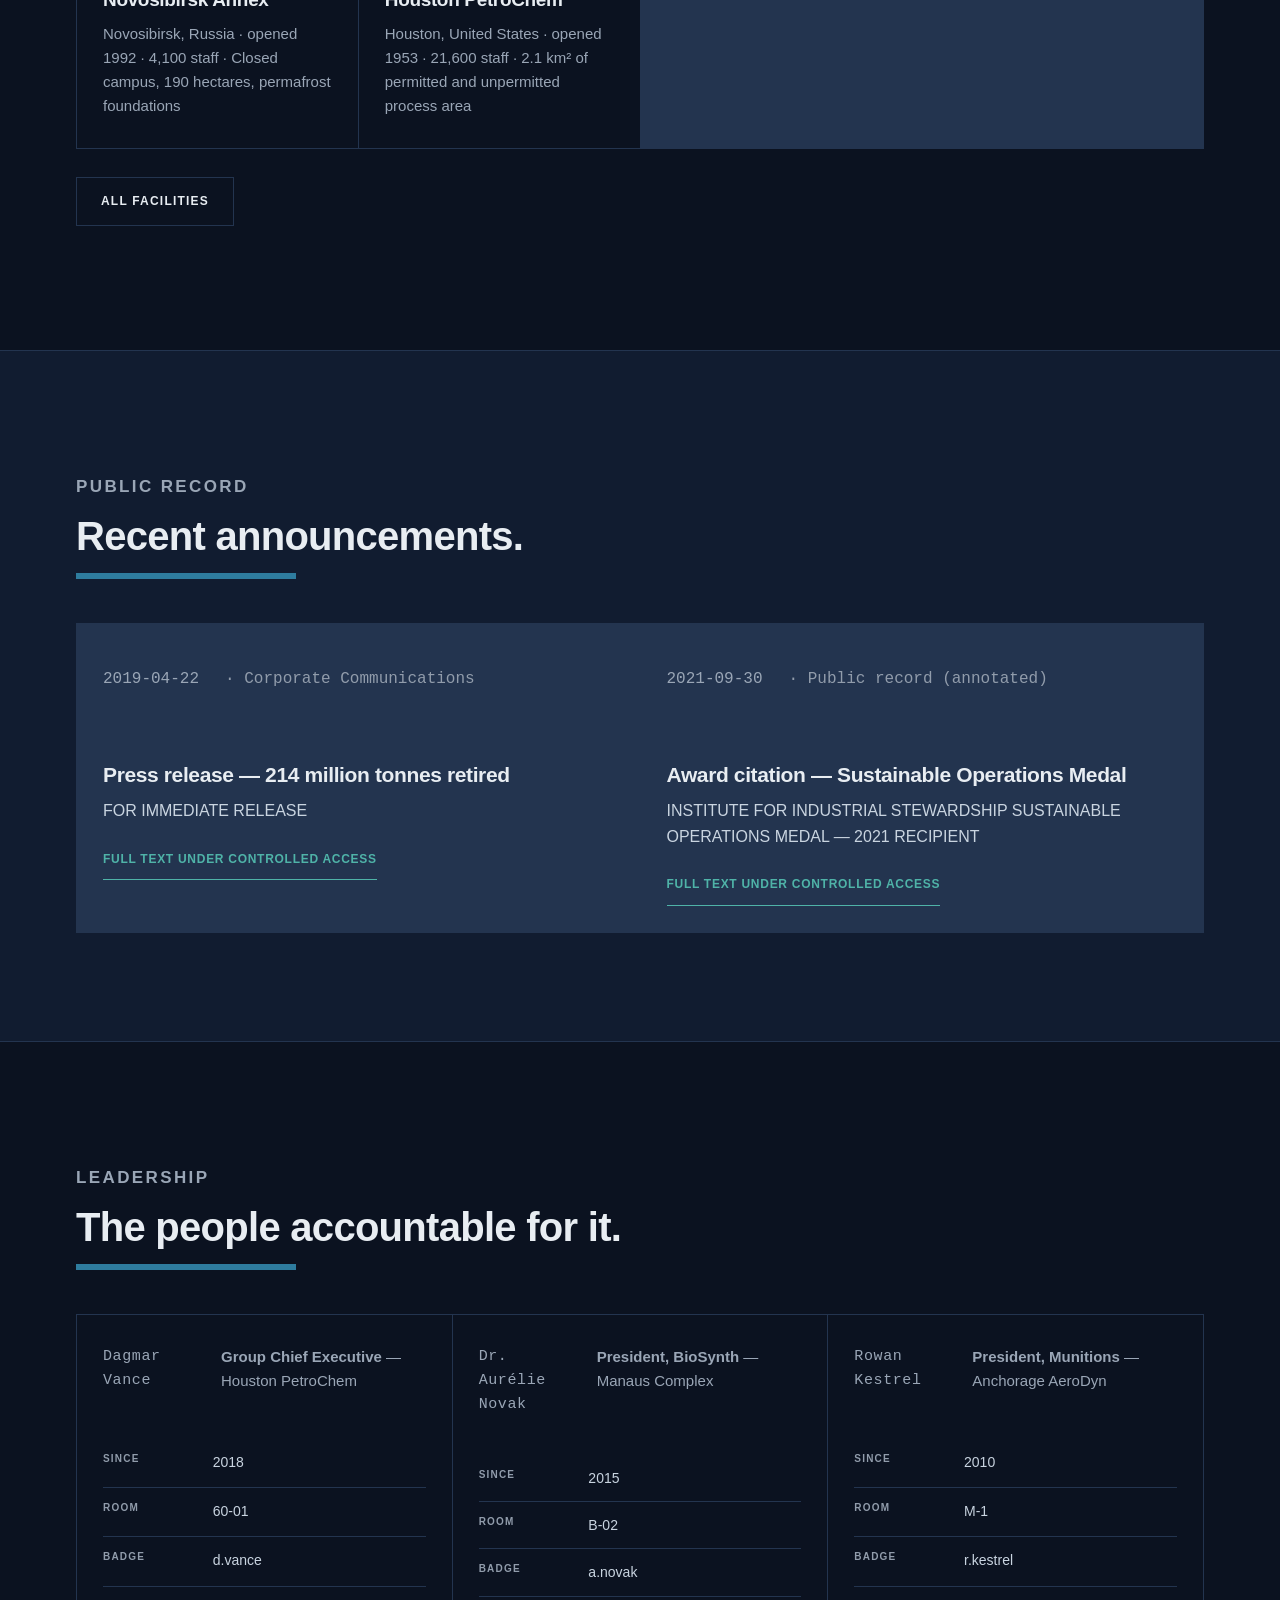
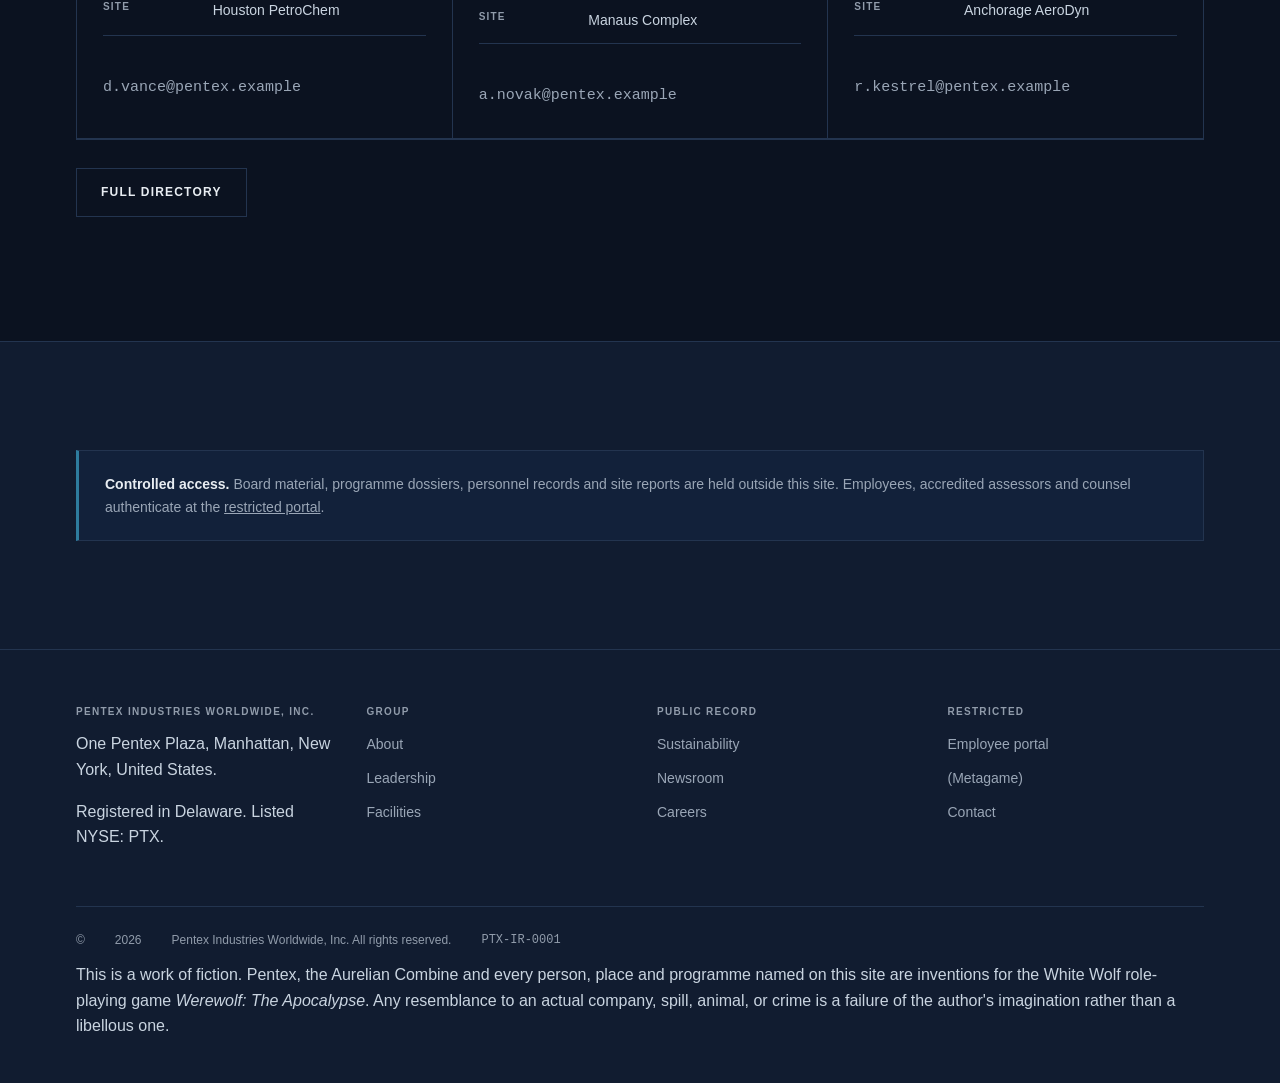
==== commit 21267d25: "Finish the metagame page, and fix two layouts the new content exposed The metagame page was missing " ====
--- a/index.html
+++ b/index.html
@@ -31,6 +31,7 @@
       <a href="newsroom.html">Newsroom</a>
       <a href="contact.html">Contact</a>
       <a class="masthead__cta" href="portal.html">Restricted</a>
+      <a class="masthead__cta masthead__cta--meta" href="metagame.html">(METAGAME)</a>
     </nav>
   </div>
 </header>
@@ -156,6 +157,7 @@
         <h3>Restricted</h3>
         <ul>
           <li><a href="portal.html">Employee portal</a></li>
+          <li><a href="metagame.html">(Metagame)</a></li>
           <li><a href="contact.html">Contact</a></li>
         </ul>
       </div>
--- a/assets/css/base.css
+++ b/assets/css/base.css
@@ -172,6 +172,18 @@
 .u-mono {
   font-family: var(--mono);
   font-variant-numeric: tabular-nums;
+  /* break-word, not anywhere: `anywhere` feeds break opportunities into
+     min-content sizing, so the browser will happily split a value one
+     character per line rather than let it overflow. break-word only breaks a
+     token that genuinely cannot fit on its own line. */
+  overflow-wrap: break-word;
+}
+
+.u-note {
+  margin-top: 14px;
+  font-size: 14px;
+  color: var(--text-dim);
+  max-width: 62ch;
 }
 
 .u-nowrap {
--- a/assets/css/corporate.css
+++ b/assets/css/corporate.css
@@ -84,6 +84,7 @@
   font-size: 12px !important;
   font-weight: 700 !important;
   letter-spacing: 0.08em !important;
+  overflow-wrap: break-word;
   text-transform: uppercase;
   color: var(--ink) !important;
   background: var(--accent-2);
@@ -130,7 +131,12 @@
   top: 6px;
 }
 
-@media (max-width: 940px) {
+/* The nav row is a fixed 905px — ten items plus two outlined buttons — and it
+   does not shrink. Between 941px and about 1038px it therefore pushed the whole
+   document sideways instead of collapsing, because the burger used to appear
+   only at 940px. The breakpoint now sits above the width the row actually
+   needs, so the collapsed menu takes over before the row can overflow. */
+@media (max-width: 1100px) {
   .masthead__burger {
     display: block;
   }
@@ -421,6 +427,58 @@
   grid-template-columns: repeat(auto-fit, minmax(230px, 1fr));
 }
 
+/* A grid draws its own border and 1px cell rules, so every child inherits a
+   visible box. A bare <div>, <ol> or <p> child therefore used to sit flush
+   against that border with its first character on the rule. Anything that is
+   not a .card gets the card's inset here instead, which is what makes a cell
+   read as a box rather than as a stripe. .fig opts out: its image should reach
+   the cell edge, and the grid already supplies the frame. */
+.grid > :not(.card):not(.fig) {
+  padding: 26px;
+}
+
+.grid > .fig {
+  padding: 0;
+  border: 0;
+  background: none;
+}
+
+/* The metagame tab sits beside Restricted in the masthead but is not an access
+   door — it is documentation, so it reads as a quiet outline rather than a
+   filled button. Both colours have to be marked important because
+   .masthead__cta sets them that way, and an unmarked override simply loses the
+   cascade and leaves dark ink on a transparent background. */
+.masthead__cta--meta {
+  color: var(--text-dim) !important;
+  background: none;
+  border: 1px solid var(--line);
+  border-bottom-color: var(--line) !important;
+}
+
+.masthead__cta--meta:hover,
+.masthead__cta--meta:focus-visible {
+  color: var(--text-hi) !important;
+  background: none;
+  border-color: var(--accent-2);
+  border-bottom-color: var(--accent-2) !important;
+}
+
+/* Grid and flex items default to min-width:auto, so a single unbreakable
+   token — a badge like r.ferreira.sampaio@pentex.example — widens the track
+   past its share and prints over the card border. min-width:0 lets the track
+   hold its declared size and overflow-wrap breaks the token inside it. */
+.grid > *,
+.person > * {
+  min-width: 0;
+}
+
+.card,
+.deflist dd,
+.person__note,
+.dtable td {
+  overflow-wrap: break-word;
+}
+
 .card {
   background: var(--ink);
   padding: 30px 26px;
@@ -517,7 +575,12 @@
 
 .deflist {
   display: grid;
-  grid-template-columns: minmax(160px, 200px) 1fr;
+  /* Proportional label column, not a 160px minimum. These labels are short
+     uppercase words — SINCE, ROOM, BADGE, SITE — and a fixed minimum ate the
+     value column in a 230px card, which broke the values one character per
+     line. minmax(0, 1fr) lets the value shrink and wrap rather than push the
+     track past the card. */
+  grid-template-columns: minmax(64px, 34%) minmax(0, 1fr);
   gap: 0;
 }
 
@@ -529,6 +592,9 @@
   color: var(--text-faint);
   padding: 12px 16px 12px 0;
   border-bottom: var(--rule);
+  /* "FOUNDING COMBINE" at 0.12em tracking overruns the proportional label
+     column by a few pixels around 768px. */
+  overflow-wrap: break-word;
 }
 
 .deflist dd {
@@ -541,6 +607,7 @@
 .deflist dd .mono {
   font-family: var(--mono);
   font-size: 13px;
+  overflow-wrap: break-word;
 }
 
 @media (max-width: 620px) {
@@ -558,12 +625,26 @@
 
 /* --- list of people -------------------------------------------------- */
 
+/* The row padding comes from .card. This rule sets the row's own grid shape
+   only — declaring `padding` here would be shorthand that zeroes the card's
+   horizontal inset and put the name back on the border, because .person is
+   declared after .card and wins on source order. */
 .person {
   display: grid;
-  grid-template-columns: 96px 1fr;
+  grid-template-columns: 96px minmax(0, 1fr);
   gap: 22px;
-  padding: 26px 0;
-  border-bottom: var(--rule);
+  border-bottom: var(--rule);
+}
+
+/* personCard emits four children — id, role, deflist, note — into a two-column
+   grid, so the deflist would auto-place into the 96px name column. Its label
+   column then floors at 160px and the value column is left at zero, which is
+   how the badge and room numbers came to print outside their card. Both wide
+   rows span the full width instead: name beside role, then the value rows
+   beneath, which is what the markup is describing. */
+.person > .deflist,
+.person > .person__note {
+  grid-column: 1 / -1;
 }
 
 .person__id {
@@ -597,6 +678,14 @@
   font-size: 15px;
   color: var(--text-dim);
   max-width: 62ch;
+}
+
+/* A badge is one unbroken token in a 96px/1fr track. Without an explicit break
+   opportunity the mono run is laid out at full width and pushes past the card
+   edge; break-word lets it wrap between characters only when it must. */
+.person__note .u-mono {
+  overflow-wrap: break-word;
+  word-break: break-word;
 }
 
 /* --- footer ---------------------------------------------------------- */
@@ -759,22 +848,32 @@
   color: var(--text-dim);
   max-width: 58ch;
 }
+/* The numbered lists on this site are written as `<ol class="prose">` — the ol
+   *is* the prose container, it does not sit inside one. Every rule below is
+   written as `.prose ol`, which only matches a list nested inside a prose div,
+   so none of it ever applied: the lists kept their native markers, lost the row
+   rules, and printed a browser number next to the manual one ("1. 01"). Each
+   selector is doubled here to match the ol itself as well. */
+ol.prose,
 .prose ol {
   list-style: none;
   margin: 0;
   padding: 0;
 }
-.prose ol li {
+ol.prose > li,
+.prose ol > li {
   padding: 13px 0;
   border-top: 1px solid var(--line);
   font-size: 16px;
   line-height: 1.55;
   color: var(--text-hi);
 }
-.prose ol li:last-child {
+ol.prose > li:last-child,
+.prose ol > li:last-child {
   border-bottom: 1px solid var(--line);
 }
-.prose ol li .u-mono {
+ol.prose > li .u-mono,
+.prose ol > li .u-mono {
   color: var(--accent-2);
   font-size: 12px;
   margin-right: 12px;
